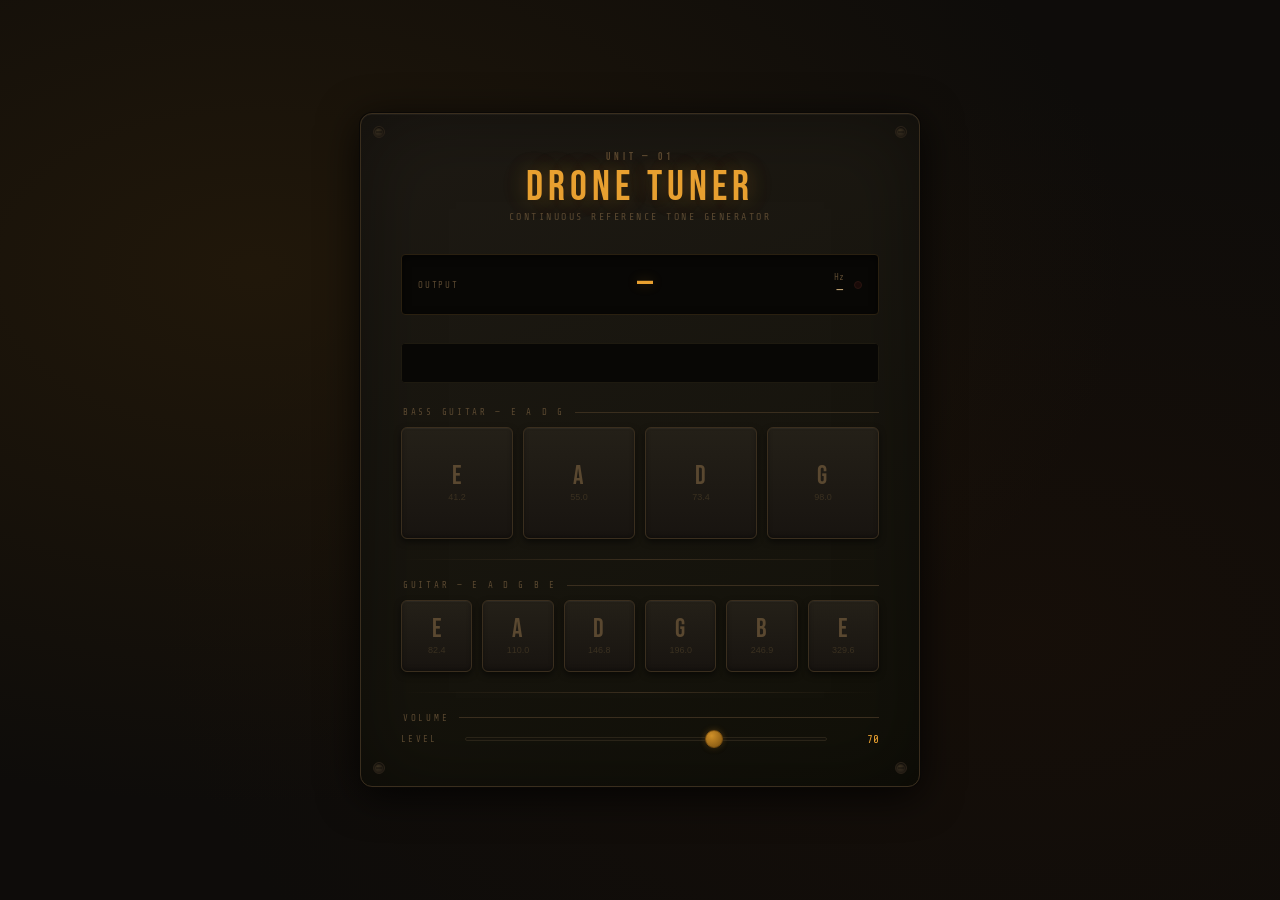
==== tuner.html @ b785266a "Rename tunerIOS.html to tuner.html" ====
<!DOCTYPE html>
<html lang="en">
<head>
<meta charset="UTF-8">
<meta name="viewport" content="width=device-width, initial-scale=1.0">
<title>Drone Tuner</title>
<link href="https://fonts.googleapis.com/css2?family=Bebas+Neue&family=Share+Tech+Mono&display=swap" rel="stylesheet">
<style>
  *, *::before, *::after { box-sizing: border-box; margin: 0; padding: 0; }

  :root {
    --bg: #0e0c0a;
    --panel: #1a1612;
    --border: #3a2e1e;
    --amber: #e8a030;
    --amber-dim: #7a4f10;
    --amber-glow: rgba(232, 160, 48, 0.25);
    --red: #e83828;
    --red-glow: rgba(232, 56, 40, 0.3);
    --green: #4ae830;
    --green-glow: rgba(74, 232, 48, 0.3);
    --text: #c8a878;
    --text-dim: #5a4830;
    --screw: #2a2218;
  }

  body {
    background: var(--bg);
    color: var(--text);
    font-family: 'Share Tech Mono', monospace;
    min-height: 100vh;
    display: flex;
    align-items: center;
    justify-content: center;
    padding: 24px;
    background-image:
      radial-gradient(ellipse at 20% 30%, rgba(60, 40, 10, 0.4) 0%, transparent 60%),
      radial-gradient(ellipse at 80% 70%, rgba(40, 20, 5, 0.3) 0%, transparent 60%);
  }

  .device {
    background: linear-gradient(160deg, #1e1a14 0%, #111008 100%);
    border: 1.5px solid var(--border);
    border-radius: 12px;
    padding: 36px 40px 40px;
    width: 100%;
    max-width: 560px;
    box-shadow:
      0 0 0 1px #0a0806,
      0 8px 40px rgba(0,0,0,0.8),
      inset 0 1px 0 rgba(255,255,255,0.04),
      inset 0 0 80px rgba(0,0,0,0.4);
    position: relative;
  }

  /* Corner screws */
  .screw {
    position: absolute;
    width: 12px; height: 12px;
    border-radius: 50%;
    background: radial-gradient(circle at 35% 35%, #3a3020, #1a1510);
    border: 1px solid #2a2218;
    box-shadow: inset 0 1px 2px rgba(0,0,0,0.8);
  }
  .screw::after {
    content: '';
    position: absolute;
    top: 50%; left: 20%; right: 20%;
    height: 1px;
    background: rgba(0,0,0,0.6);
    transform: translateY(-50%);
  }
  .screw.tl { top: 12px; left: 12px; }
  .screw.tr { top: 12px; right: 12px; }
  .screw.bl { bottom: 12px; left: 12px; }
  .screw.br { bottom: 12px; right: 12px; }

  /* Header */
  .header {
    text-align: center;
    margin-bottom: 32px;
  }

  .brand {
    font-family: 'Bebas Neue', sans-serif;
    font-size: 11px;
    letter-spacing: 0.35em;
    color: var(--text-dim);
    margin-bottom: 4px;
  }

  .title {
    font-family: 'Bebas Neue', sans-serif;
    font-size: 42px;
    letter-spacing: 0.12em;
    color: var(--amber);
    text-shadow: 0 0 20px var(--amber-glow), 0 0 40px rgba(232,160,48,0.1);
    line-height: 1;
  }

  .subtitle {
    font-size: 10px;
    letter-spacing: 0.25em;
    color: var(--text-dim);
    margin-top: 2px;
  }

  /* Display strip */
  .display {
    background: #080705;
    border: 1px solid #2a2010;
    border-radius: 4px;
    padding: 10px 16px;
    margin-bottom: 28px;
    display: flex;
    align-items: center;
    justify-content: space-between;
    box-shadow: inset 0 2px 8px rgba(0,0,0,0.6);
  }

  .display-label {
    font-size: 9px;
    letter-spacing: 0.2em;
    color: var(--text-dim);
  }

  .display-note {
    font-family: 'Bebas Neue', sans-serif;
    font-size: 32px;
    letter-spacing: 0.1em;
    color: var(--amber);
    text-shadow: 0 0 12px var(--amber-glow);
    transition: all 0.15s ease;
    min-width: 60px;
    text-align: center;
  }

  .display-note.active {
    color: var(--green);
    text-shadow: 0 0 16px var(--green-glow), 0 0 30px rgba(74,232,48,0.15);
  }

  .display-freq {
    font-size: 11px;
    color: var(--text-dim);
    text-align: right;
  }

  .display-freq span {
    display: block;
    color: var(--text);
    font-size: 14px;
  }

  /* LED indicator */
  .led {
    width: 8px; height: 8px;
    border-radius: 50%;
    background: #1a0a08;
    border: 1px solid #2a1510;
    box-shadow: none;
    transition: all 0.1s ease;
    flex-shrink: 0;
  }
  .led.on {
    background: var(--red);
    border-color: #ff6040;
    box-shadow: 0 0 6px var(--red-glow), 0 0 12px rgba(232,56,40,0.4);
  }

  /* Section label */
  .section-label {
    font-size: 9px;
    letter-spacing: 0.3em;
    color: var(--text-dim);
    margin-bottom: 10px;
    padding-left: 2px;
    display: flex;
    align-items: center;
    gap: 10px;
  }
  .section-label::after {
    content: '';
    flex: 1;
    height: 1px;
    background: var(--border);
  }

  /* Button rows */
  .button-row {
    display: grid;
    gap: 10px;
    margin-bottom: 12px;
  }
  .bass-row { grid-template-columns: repeat(4, 1fr); }
  .guitar-row { grid-template-columns: repeat(6, 1fr); }

  .drone-btn {
    position: relative;
    background: linear-gradient(180deg, #242018 0%, #181410 100%);
    border: 1.5px solid #3a2e1e;
    border-radius: 6px;
    padding: 0;
    cursor: pointer;
    transition: all 0.08s ease;
    overflow: hidden;
    box-shadow:
      0 3px 6px rgba(0,0,0,0.5),
      inset 0 1px 0 rgba(255,255,255,0.04),
      inset 0 -2px 4px rgba(0,0,0,0.3);
    aspect-ratio: 1;
    display: flex;
    flex-direction: column;
    align-items: center;
    justify-content: center;
    gap: 2px;
  }

  .drone-btn:hover {
    border-color: var(--amber-dim);
    background: linear-gradient(180deg, #2a2418 0%, #1c1810 100%);
  }

  .drone-btn:active {
    transform: translateY(1px);
    box-shadow: 0 1px 3px rgba(0,0,0,0.5), inset 0 2px 4px rgba(0,0,0,0.3);
  }

  .drone-btn.playing {
    border-color: var(--amber);
    background: linear-gradient(180deg, #2e2410 0%, #1e180a 100%);
    box-shadow:
      0 0 0 1px rgba(232,160,48,0.3),
      0 0 16px rgba(232,160,48,0.2),
      0 3px 6px rgba(0,0,0,0.5),
      inset 0 1px 0 rgba(232,160,48,0.1);
  }

  .btn-note {
    font-family: 'Bebas Neue', sans-serif;
    font-size: 26px;
    letter-spacing: 0.05em;
    color: var(--text-dim);
    transition: all 0.1s ease;
    line-height: 1;
  }

  .drone-btn:hover .btn-note { color: var(--text); }
  .drone-btn.playing .btn-note {
    color: var(--amber);
    text-shadow: 0 0 10px var(--amber-glow);
  }

  .btn-freq {
    font-size: 9px;
    color: #3a3020;
    transition: color 0.1s ease;
  }
  .drone-btn:hover .btn-freq { color: var(--text-dim); }
  .drone-btn.playing .btn-freq { color: var(--amber-dim); }

  /* Ripple */
  .ripple {
    position: absolute;
    border-radius: 50%;
    background: rgba(232,160,48,0.15);
    transform: scale(0);
    animation: ripple 0.4s ease-out forwards;
    pointer-events: none;
  }
  @keyframes ripple {
    to { transform: scale(3); opacity: 0; }
  }

  /* Waveform viz */
  .wave-container {
    margin-bottom: 24px;
    height: 40px;
    background: #080705;
    border: 1px solid #1e1a10;
    border-radius: 4px;
    overflow: hidden;
    position: relative;
  }
  canvas#waveCanvas {
    width: 100%;
    height: 100%;
    display: block;
  }

  /* Volume section */
  .volume-section {
    display: flex;
    align-items: center;
    gap: 16px;
    margin-top: 4px;
  }

  .vol-label {
    font-size: 9px;
    letter-spacing: 0.25em;
    color: var(--text-dim);
    flex-shrink: 0;
    width: 48px;
  }

  .vol-value {
    font-size: 11px;
    color: var(--amber);
    flex-shrink: 0;
    width: 36px;
    text-align: right;
  }

  input[type="range"] {
    -webkit-appearance: none;
    flex: 1;
    height: 4px;
    background: #1e1a10;
    border-radius: 2px;
    outline: none;
    border: 1px solid #2a2418;
    box-shadow: inset 0 1px 3px rgba(0,0,0,0.5);
  }

  input[type="range"]::-webkit-slider-thumb {
    -webkit-appearance: none;
    width: 18px; height: 18px;
    border-radius: 50%;
    background: radial-gradient(circle at 35% 30%, #d09028, #7a5010);
    border: 1px solid var(--amber-dim);
    box-shadow: 0 0 6px rgba(232,160,48,0.3), 0 2px 4px rgba(0,0,0,0.5);
    cursor: pointer;
    transition: box-shadow 0.1s ease;
  }

  input[type="range"]::-webkit-slider-thumb:hover {
    box-shadow: 0 0 10px rgba(232,160,48,0.5), 0 2px 4px rgba(0,0,0,0.5);
  }

  input[type="range"]::-moz-range-thumb {
    width: 18px; height: 18px;
    border-radius: 50%;
    background: radial-gradient(circle at 35% 30%, #d09028, #7a5010);
    border: 1px solid var(--amber-dim);
    cursor: pointer;
  }

  /* Divider */
  .divider {
    height: 1px;
    background: linear-gradient(90deg, transparent, var(--border), transparent);
    margin: 20px 0;
  }
</style>
</head>
<body>
<div class="device">
  <div class="screw tl"></div>
  <div class="screw tr"></div>
  <div class="screw bl"></div>
  <div class="screw br"></div>

  <div class="header">
    <div class="brand">UNIT — 01</div>
    <div class="title">DRONE TUNER</div>
    <div class="subtitle">CONTINUOUS REFERENCE TONE GENERATOR</div>
  </div>

  <div class="display">
    <div class="display-label">OUTPUT</div>
    <div class="display-note" id="displayNote">—</div>
    <div style="display:flex;align-items:center;gap:10px;">
      <div class="display-freq">
        <div style="font-size:9px;color:var(--text-dim)">Hz</div>
        <span id="displayFreq">—</span>
      </div>
      <div class="led" id="led"></div>
    </div>
  </div>

  <div class="wave-container">
    <canvas id="waveCanvas"></canvas>
  </div>

  <div class="section-label">BASS GUITAR — E A D G</div>
  <div class="button-row bass-row" id="bassRow"></div>

  <div class="divider"></div>

  <div class="section-label">GUITAR — E A D G B E</div>
  <div class="button-row guitar-row" id="guitarRow"></div>

  <div class="divider"></div>

  <div class="section-label">VOLUME</div>
  <div class="volume-section">
    <div class="vol-label">LEVEL</div>
    <input type="range" id="volumeSlider" min="0" max="100" value="70">
    <div class="vol-value" id="volDisplay">70</div>
  </div>
</div>

<script>
const BASS_NOTES = [
  { name: 'E', octave: '1', freq: 41.20 },
  { name: 'A', octave: '1', freq: 55.00 },
  { name: 'D', octave: '2', freq: 73.42 },
  { name: 'G', octave: '2', freq: 98.00 },
];
const GUITAR_NOTES = [
  { name: 'E', octave: '2', freq: 82.41 },
  { name: 'A', octave: '2', freq: 110.00 },
  { name: 'D', octave: '3', freq: 146.83 },
  { name: 'G', octave: '3', freq: 196.00 },
  { name: 'B', octave: '3', freq: 246.94 },
  { name: 'E', octave: '4', freq: 329.63 },
];

function makeWavURL(freq) {
  const SR = 44100;
  // 20 seconds, rounded to exact whole cycles so loop point is seamless
  const samplesPerCycle = SR / freq;
  const numCycles = Math.round(20 * freq); // ~20s worth of cycles
  const numSamples = Math.round(samplesPerCycle) * numCycles;
  const amp = 0.35;

  const buf = new ArrayBuffer(44 + numSamples * 2);
  const d = new DataView(buf);
  function str(off, s) { for (let i=0;i<s.length;i++) d.setUint8(off+i, s.charCodeAt(i)); }
  str(0,'RIFF'); d.setUint32(4, 36+numSamples*2, true);
  str(8,'WAVE'); str(12,'fmt ');
  d.setUint32(16,16,true); d.setUint16(20,1,true); d.setUint16(22,1,true);
  d.setUint32(24,SR,true); d.setUint32(28,SR*2,true);
  d.setUint16(32,2,true); d.setUint16(34,16,true);
  str(36,'data'); d.setUint32(40,numSamples*2,true);

  for (let i = 0; i < numSamples; i++) {
    const phase = (i * freq / SR) % 1.0;
    const sample = (phase * 2 - 1) * amp;
    d.setInt16(44 + i*2, Math.round(sample * 32767), true);
  }

  return URL.createObjectURL(new Blob([buf], {type:'audio/wav'}));
}

const ALL_NOTES = [...BASS_NOTES, ...GUITAR_NOTES];
ALL_NOTES.forEach(n => { n.url = makeWavURL(n.freq); });

let currentAudio = null;
let activeBtn    = null;
let animFrame    = null;
let wavePhase    = 0;

const elNote = document.getElementById('displayNote');
const elFreq = document.getElementById('displayFreq');
const elLed  = document.getElementById('led');
const slider = document.getElementById('volumeSlider');
const elVol  = document.getElementById('volDisplay');
const canvas = document.getElementById('waveCanvas');
const ctx2d  = canvas.getContext('2d');

function volLevel() { return slider.value / 100; }

function stopAudio() {
  if (currentAudio) { currentAudio.pause(); currentAudio.currentTime = 0; currentAudio = null; }
  if (animFrame)    { cancelAnimationFrame(animFrame); animFrame = null; }
}

function setUI(btn, note) {
  document.querySelectorAll('.drone-btn').forEach(b => { b.classList.remove('playing'); b.dataset.active = ''; });
  if (!btn) {
    elNote.textContent = '—'; elNote.classList.remove('active');
    elFreq.textContent = '—'; elLed.classList.remove('on');
    clearWave(); return;
  }
  btn.classList.add('playing'); btn.dataset.active = 'yes';
  elNote.textContent = note.name + note.octave;
  elNote.classList.add('active');
  elFreq.textContent = note.freq.toFixed(2);
  elLed.classList.add('on');
  animateWave(note.freq);
}

function handleClick(note, btn) {
  const stopping = btn.dataset.active === 'yes';
  stopAudio();
  activeBtn = null;
  if (stopping) { setUI(null, null); return; }

  const audio = new Audio(note.url);
  audio.loop   = true;
  audio.volume = volLevel();
  audio.play().catch(e => console.warn('play failed:', e));

  currentAudio = audio;
  activeBtn    = btn;
  setUI(btn, note);
}

function clearWave() {
  canvas.width  = canvas.offsetWidth  || 480;
  canvas.height = canvas.offsetHeight || 40;
  ctx2d.fillStyle = '#080705';
  ctx2d.fillRect(0, 0, canvas.width, canvas.height);
}

function animateWave(freq) {
  canvas.width  = canvas.offsetWidth  || 480;
  canvas.height = canvas.offsetHeight || 40;
  const W = canvas.width, H = canvas.height;
  const speed = freq / 200;
  function loop() {
    animFrame = requestAnimationFrame(loop);
    wavePhase += speed;
    ctx2d.fillStyle = '#080705';
    ctx2d.fillRect(0, 0, W, H);
    ctx2d.beginPath();
    ctx2d.strokeStyle = 'rgba(232,160,48,0.8)';
    ctx2d.lineWidth = 1.5;
    ctx2d.shadowColor = 'rgba(232,160,48,0.4)';
    ctx2d.shadowBlur = 6;
    for (let x = 0; x < W; x++) {
      const t = x / W * Math.PI * 6 + wavePhase;
      const y = H/2 + Math.sin(t) * (H/2 - 4);
      x === 0 ? ctx2d.moveTo(x, y) : ctx2d.lineTo(x, y);
    }
    ctx2d.stroke();
  }
  loop();
}

function makeBtn(note, container) {
  const btn = document.createElement('button');
  btn.className    = 'drone-btn';
  btn.dataset.note = note.name;
  btn.dataset.oct  = note.octave;
  btn.innerHTML    = `<div class="btn-note">${note.name}</div><div class="btn-freq">${note.freq.toFixed(1)}</div>`;
  btn.addEventListener('click', e => {
    const r = document.createElement('span');
    r.className = 'ripple';
    const rect = btn.getBoundingClientRect();
    const sz = Math.max(rect.width, rect.height);
    r.style.cssText = `width:${sz}px;height:${sz}px;left:${e.clientX-rect.left-sz/2}px;top:${e.clientY-rect.top-sz/2}px`;
    btn.appendChild(r);
    setTimeout(() => r.remove(), 500);
    handleClick(note, btn);
  });
  container.appendChild(btn);
}

BASS_NOTES.forEach(n   => makeBtn(n, document.getElementById('bassRow')));
GUITAR_NOTES.forEach(n => makeBtn(n, document.getElementById('guitarRow')));

slider.addEventListener('input', () => {
  elVol.textContent = slider.value;
  if (currentAudio) currentAudio.volume = volLevel();
});

clearWave();
</script>
</body>
</html>
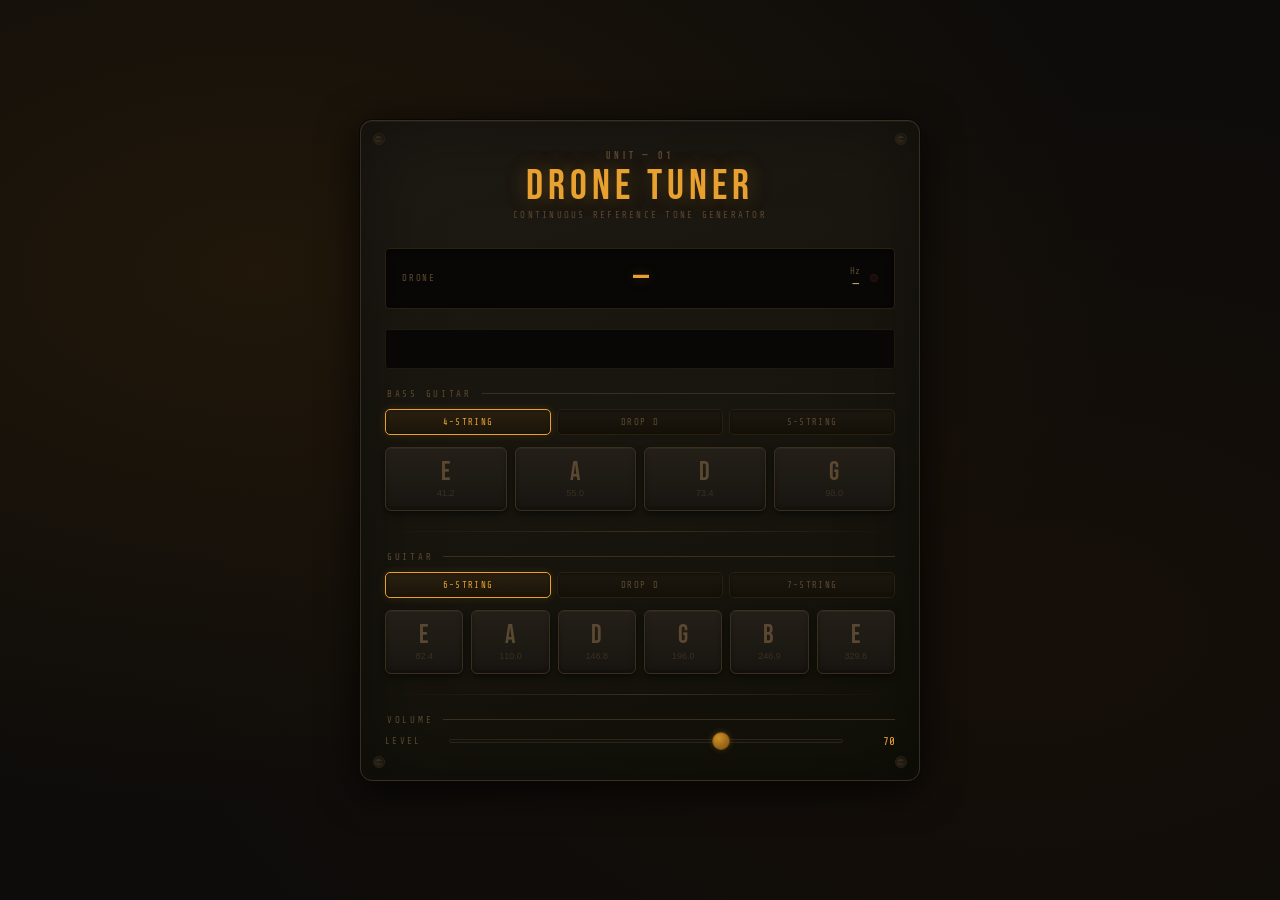
==== commit 79dc9fca: "Add files via upload" ====
--- a/tuner.html
+++ b/tuner.html
@@ -7,359 +7,117 @@
 <link href="https://fonts.googleapis.com/css2?family=Bebas+Neue&family=Share+Tech+Mono&display=swap" rel="stylesheet">
 <style>
   *, *::before, *::after { box-sizing: border-box; margin: 0; padding: 0; }
-
   :root {
-    --bg: #0e0c0a;
-    --panel: #1a1612;
-    --border: #3a2e1e;
-    --amber: #e8a030;
-    --amber-dim: #7a4f10;
-    --amber-glow: rgba(232, 160, 48, 0.25);
-    --red: #e83828;
-    --red-glow: rgba(232, 56, 40, 0.3);
-    --green: #4ae830;
-    --green-glow: rgba(74, 232, 48, 0.3);
-    --text: #c8a878;
-    --text-dim: #5a4830;
-    --screw: #2a2218;
-  }
-
+    --bg: #0e0c0a; --border: #3a2e1e;
+    --amber: #e8a030; --amber-dim: #7a4f10; --amber-glow: rgba(232,160,48,0.25);
+    --red: #e83828; --red-glow: rgba(232,56,40,0.3);
+    --green: #4ae830; --green-glow: rgba(74,232,48,0.3);
+    --text: #c8a878; --text-dim: #5a4830;
+  }
   body {
-    background: var(--bg);
-    color: var(--text);
-    font-family: 'Share Tech Mono', monospace;
-    min-height: 100vh;
-    display: flex;
-    align-items: center;
-    justify-content: center;
-    padding: 24px;
-    background-image:
-      radial-gradient(ellipse at 20% 30%, rgba(60, 40, 10, 0.4) 0%, transparent 60%),
-      radial-gradient(ellipse at 80% 70%, rgba(40, 20, 5, 0.3) 0%, transparent 60%);
-  }
-
+    background: var(--bg); color: var(--text);
+    font-family: 'Share Tech Mono','Courier New',monospace;
+    min-height: 100vh; display: flex; align-items: center; justify-content: center; padding: 24px;
+    background-image: radial-gradient(ellipse at 20% 30%,rgba(60,40,10,0.4) 0%,transparent 60%),
+      radial-gradient(ellipse at 80% 70%,rgba(40,20,5,0.3) 0%,transparent 60%);
+  }
   .device {
-    background: linear-gradient(160deg, #1e1a14 0%, #111008 100%);
-    border: 1.5px solid var(--border);
-    border-radius: 12px;
-    padding: 36px 40px 40px;
-    width: 100%;
-    max-width: 560px;
-    box-shadow:
-      0 0 0 1px #0a0806,
-      0 8px 40px rgba(0,0,0,0.8),
-      inset 0 1px 0 rgba(255,255,255,0.04),
-      inset 0 0 80px rgba(0,0,0,0.4);
+    background: linear-gradient(160deg,#1e1a14,#111008);
+    border: 1.5px solid var(--border); border-radius: 12px; padding: 28px 24px 32px;
+    width: 100%; max-width: 560px;
+    box-shadow: 0 0 0 1px #0a0806, 0 8px 40px rgba(0,0,0,0.8),
+      inset 0 1px 0 rgba(255,255,255,0.04), inset 0 0 80px rgba(0,0,0,0.4);
     position: relative;
   }
-
-  /* Corner screws */
   .screw {
-    position: absolute;
-    width: 12px; height: 12px;
-    border-radius: 50%;
-    background: radial-gradient(circle at 35% 35%, #3a3020, #1a1510);
-    border: 1px solid #2a2218;
-    box-shadow: inset 0 1px 2px rgba(0,0,0,0.8);
-  }
-  .screw::after {
-    content: '';
-    position: absolute;
-    top: 50%; left: 20%; right: 20%;
-    height: 1px;
-    background: rgba(0,0,0,0.6);
-    transform: translateY(-50%);
-  }
-  .screw.tl { top: 12px; left: 12px; }
-  .screw.tr { top: 12px; right: 12px; }
-  .screw.bl { bottom: 12px; left: 12px; }
-  .screw.br { bottom: 12px; right: 12px; }
-
-  /* Header */
-  .header {
-    text-align: center;
-    margin-bottom: 32px;
-  }
-
-  .brand {
-    font-family: 'Bebas Neue', sans-serif;
-    font-size: 11px;
-    letter-spacing: 0.35em;
-    color: var(--text-dim);
-    margin-bottom: 4px;
-  }
-
-  .title {
-    font-family: 'Bebas Neue', sans-serif;
-    font-size: 42px;
-    letter-spacing: 0.12em;
-    color: var(--amber);
-    text-shadow: 0 0 20px var(--amber-glow), 0 0 40px rgba(232,160,48,0.1);
-    line-height: 1;
-  }
-
-  .subtitle {
-    font-size: 10px;
-    letter-spacing: 0.25em;
-    color: var(--text-dim);
-    margin-top: 2px;
-  }
-
-  /* Display strip */
+    position: absolute; width: 12px; height: 12px; border-radius: 50%;
+    background: radial-gradient(circle at 35% 35%,#3a3020,#1a1510);
+    border: 1px solid #2a2218; box-shadow: inset 0 1px 2px rgba(0,0,0,0.8);
+  }
+  .screw::after { content:''; position:absolute; top:50%; left:20%; right:20%; height:1px; background:rgba(0,0,0,0.6); transform:translateY(-50%); }
+  .screw.tl{top:12px;left:12px} .screw.tr{top:12px;right:12px}
+  .screw.bl{bottom:12px;left:12px} .screw.br{bottom:12px;right:12px}
+
+  .header { text-align: center; margin-bottom: 28px; }
+  .brand { font-family:'Bebas Neue',sans-serif; font-size:11px; letter-spacing:.35em; color:var(--text-dim); margin-bottom:4px; }
+  .title { font-family:'Bebas Neue',sans-serif; font-size:42px; letter-spacing:.12em; color:var(--amber); text-shadow:0 0 20px var(--amber-glow),0 0 40px rgba(232,160,48,0.1); line-height:1; }
+  .subtitle { font-size:9px; letter-spacing:.25em; color:var(--text-dim); margin-top:2px; }
+
   .display {
-    background: #080705;
-    border: 1px solid #2a2010;
-    border-radius: 4px;
-    padding: 10px 16px;
-    margin-bottom: 28px;
-    display: flex;
-    align-items: center;
-    justify-content: space-between;
-    box-shadow: inset 0 2px 8px rgba(0,0,0,0.6);
-  }
-
-  .display-label {
-    font-size: 9px;
-    letter-spacing: 0.2em;
-    color: var(--text-dim);
-  }
-
-  .display-note {
-    font-family: 'Bebas Neue', sans-serif;
-    font-size: 32px;
-    letter-spacing: 0.1em;
-    color: var(--amber);
-    text-shadow: 0 0 12px var(--amber-glow);
-    transition: all 0.15s ease;
-    min-width: 60px;
-    text-align: center;
-  }
-
-  .display-note.active {
-    color: var(--green);
-    text-shadow: 0 0 16px var(--green-glow), 0 0 30px rgba(74,232,48,0.15);
-  }
-
-  .display-freq {
-    font-size: 11px;
-    color: var(--text-dim);
-    text-align: right;
-  }
-
-  .display-freq span {
-    display: block;
-    color: var(--text);
-    font-size: 14px;
-  }
-
-  /* LED indicator */
-  .led {
-    width: 8px; height: 8px;
-    border-radius: 50%;
-    background: #1a0a08;
-    border: 1px solid #2a1510;
-    box-shadow: none;
-    transition: all 0.1s ease;
-    flex-shrink: 0;
-  }
-  .led.on {
-    background: var(--red);
-    border-color: #ff6040;
-    box-shadow: 0 0 6px var(--red-glow), 0 0 12px rgba(232,56,40,0.4);
-  }
-
-  /* Section label */
-  .section-label {
-    font-size: 9px;
-    letter-spacing: 0.3em;
-    color: var(--text-dim);
-    margin-bottom: 10px;
-    padding-left: 2px;
-    display: flex;
-    align-items: center;
-    gap: 10px;
-  }
-  .section-label::after {
-    content: '';
-    flex: 1;
-    height: 1px;
-    background: var(--border);
-  }
-
-  /* Button rows */
-  .button-row {
-    display: grid;
-    gap: 10px;
-    margin-bottom: 12px;
-  }
-  .bass-row { grid-template-columns: repeat(4, 1fr); }
-  .guitar-row { grid-template-columns: repeat(6, 1fr); }
+    background:#080705; border:1px solid #2a2010; border-radius:4px;
+    padding:10px 16px; margin-bottom:20px;
+    display:flex; align-items:center; justify-content:space-between;
+    box-shadow:inset 0 2px 8px rgba(0,0,0,0.6);
+  }
+  .display-label { font-size:9px; letter-spacing:.2em; color:var(--text-dim); }
+  .display-note { font-family:'Bebas Neue',sans-serif; font-size:32px; letter-spacing:.1em; color:var(--amber); text-shadow:0 0 12px var(--amber-glow); transition:all .15s; min-width:60px; text-align:center; }
+  .display-note.active { color:var(--green); text-shadow:0 0 16px var(--green-glow),0 0 30px rgba(74,232,48,0.15); }
+  .display-freq { font-size:11px; color:var(--text-dim); text-align:right; }
+  .display-freq span { display:block; color:var(--text); font-size:14px; }
+  .led { width:8px; height:8px; border-radius:50%; background:#1a0a08; border:1px solid #2a1510; box-shadow:none; transition:all .1s; flex-shrink:0; }
+  .led.on { background:var(--red); border-color:#ff6040; box-shadow:0 0 6px var(--red-glow),0 0 12px rgba(232,56,40,0.4); }
+
+  .section-label { font-size:9px; letter-spacing:.3em; color:var(--text-dim); margin-bottom:10px; padding-left:2px; display:flex; align-items:center; gap:10px; }
+  .section-label::after { content:''; flex:1; height:1px; background:var(--border); }
+
+  .button-row { display:grid; gap:8px; margin-bottom:12px; }
 
   .drone-btn {
-    position: relative;
-    background: linear-gradient(180deg, #242018 0%, #181410 100%);
-    border: 1.5px solid #3a2e1e;
-    border-radius: 6px;
-    padding: 0;
-    cursor: pointer;
-    transition: all 0.08s ease;
-    overflow: hidden;
-    box-shadow:
-      0 3px 6px rgba(0,0,0,0.5),
-      inset 0 1px 0 rgba(255,255,255,0.04),
-      inset 0 -2px 4px rgba(0,0,0,0.3);
-    aspect-ratio: 1;
-    display: flex;
-    flex-direction: column;
-    align-items: center;
-    justify-content: center;
-    gap: 2px;
-  }
-
-  .drone-btn:hover {
-    border-color: var(--amber-dim);
-    background: linear-gradient(180deg, #2a2418 0%, #1c1810 100%);
-  }
-
-  .drone-btn:active {
-    transform: translateY(1px);
-    box-shadow: 0 1px 3px rgba(0,0,0,0.5), inset 0 2px 4px rgba(0,0,0,0.3);
-  }
-
-  .drone-btn.playing {
-    border-color: var(--amber);
-    background: linear-gradient(180deg, #2e2410 0%, #1e180a 100%);
-    box-shadow:
-      0 0 0 1px rgba(232,160,48,0.3),
-      0 0 16px rgba(232,160,48,0.2),
-      0 3px 6px rgba(0,0,0,0.5),
-      inset 0 1px 0 rgba(232,160,48,0.1);
-  }
-
-  .btn-note {
-    font-family: 'Bebas Neue', sans-serif;
-    font-size: 26px;
-    letter-spacing: 0.05em;
-    color: var(--text-dim);
-    transition: all 0.1s ease;
-    line-height: 1;
-  }
-
-  .drone-btn:hover .btn-note { color: var(--text); }
-  .drone-btn.playing .btn-note {
-    color: var(--amber);
-    text-shadow: 0 0 10px var(--amber-glow);
-  }
-
-  .btn-freq {
-    font-size: 9px;
-    color: #3a3020;
-    transition: color 0.1s ease;
-  }
-  .drone-btn:hover .btn-freq { color: var(--text-dim); }
-  .drone-btn.playing .btn-freq { color: var(--amber-dim); }
-
-  /* Ripple */
-  .ripple {
-    position: absolute;
-    border-radius: 50%;
-    background: rgba(232,160,48,0.15);
-    transform: scale(0);
-    animation: ripple 0.4s ease-out forwards;
-    pointer-events: none;
-  }
-  @keyframes ripple {
-    to { transform: scale(3); opacity: 0; }
-  }
-
-  /* Waveform viz */
-  .wave-container {
-    margin-bottom: 24px;
-    height: 40px;
-    background: #080705;
-    border: 1px solid #1e1a10;
-    border-radius: 4px;
-    overflow: hidden;
-    position: relative;
-  }
-  canvas#waveCanvas {
-    width: 100%;
-    height: 100%;
-    display: block;
-  }
-
-  /* Volume section */
-  .volume-section {
-    display: flex;
-    align-items: center;
-    gap: 16px;
-    margin-top: 4px;
-  }
-
-  .vol-label {
-    font-size: 9px;
-    letter-spacing: 0.25em;
-    color: var(--text-dim);
-    flex-shrink: 0;
-    width: 48px;
-  }
-
-  .vol-value {
-    font-size: 11px;
-    color: var(--amber);
-    flex-shrink: 0;
-    width: 36px;
-    text-align: right;
-  }
-
-  input[type="range"] {
-    -webkit-appearance: none;
-    flex: 1;
-    height: 4px;
-    background: #1e1a10;
-    border-radius: 2px;
-    outline: none;
-    border: 1px solid #2a2418;
-    box-shadow: inset 0 1px 3px rgba(0,0,0,0.5);
-  }
-
-  input[type="range"]::-webkit-slider-thumb {
-    -webkit-appearance: none;
-    width: 18px; height: 18px;
-    border-radius: 50%;
-    background: radial-gradient(circle at 35% 30%, #d09028, #7a5010);
-    border: 1px solid var(--amber-dim);
-    box-shadow: 0 0 6px rgba(232,160,48,0.3), 0 2px 4px rgba(0,0,0,0.5);
-    cursor: pointer;
-    transition: box-shadow 0.1s ease;
-  }
-
-  input[type="range"]::-webkit-slider-thumb:hover {
-    box-shadow: 0 0 10px rgba(232,160,48,0.5), 0 2px 4px rgba(0,0,0,0.5);
-  }
-
-  input[type="range"]::-moz-range-thumb {
-    width: 18px; height: 18px;
-    border-radius: 50%;
-    background: radial-gradient(circle at 35% 30%, #d09028, #7a5010);
-    border: 1px solid var(--amber-dim);
-    cursor: pointer;
-  }
-
-  /* Divider */
-  .divider {
-    height: 1px;
-    background: linear-gradient(90deg, transparent, var(--border), transparent);
-    margin: 20px 0;
-  }
+    position:relative; background:linear-gradient(180deg,#242018,#181410);
+    border:1.5px solid #3a2e1e; border-radius:6px; padding:0; cursor:pointer;
+    transition:all .08s; overflow:hidden;
+    box-shadow:0 3px 6px rgba(0,0,0,0.5),inset 0 1px 0 rgba(255,255,255,0.04),inset 0 -2px 4px rgba(0,0,0,0.3);
+    width:100%; min-height:64px;
+    display:flex; flex-direction:column; align-items:center; justify-content:center; gap:2px;
+  }
+  .drone-btn:hover { border-color:var(--amber-dim); background:linear-gradient(180deg,#2a2418,#1c1810); }
+  .drone-btn:active { transform:translateY(1px); }
+  .drone-btn.playing { border-color:var(--amber); background:linear-gradient(180deg,#2e2410,#1e180a); box-shadow:0 0 0 1px rgba(232,160,48,0.3),0 0 16px rgba(232,160,48,0.2),0 3px 6px rgba(0,0,0,0.5),inset 0 1px 0 rgba(232,160,48,0.1); }
+  .btn-note { font-family:'Bebas Neue',sans-serif; font-size:26px; letter-spacing:.05em; color:var(--text-dim); transition:all .1s; line-height:1; }
+  .drone-btn:hover .btn-note { color:var(--text); }
+  .drone-btn.playing .btn-note { color:var(--amber); text-shadow:0 0 10px var(--amber-glow); }
+  .btn-freq { font-size:9px; color:#3a3020; transition:color .1s; }
+  .drone-btn:hover .btn-freq { color:var(--text-dim); }
+  .drone-btn.playing .btn-freq { color:var(--amber-dim); }
+  .ripple { position:absolute; border-radius:50%; background:rgba(232,160,48,0.15); transform:scale(0); animation:ripple .4s ease-out forwards; pointer-events:none; }
+  @keyframes ripple { to { transform:scale(3); opacity:0; } }
+
+  .wave-container { margin-bottom:20px; height:40px; background:#080705; border:1px solid #1e1a10; border-radius:4px; overflow:hidden; }
+  canvas#waveCanvas { width:100%; height:100%; display:block; }
+
+  .volume-section { display:flex; align-items:center; gap:16px; margin-top:4px; }
+  .vol-label { font-size:9px; letter-spacing:.25em; color:var(--text-dim); flex-shrink:0; width:48px; }
+  .vol-value { font-size:11px; color:var(--amber); flex-shrink:0; width:36px; text-align:right; }
+  input[type="range"] { -webkit-appearance:none; flex:1; height:4px; background:#1e1a10; border-radius:2px; outline:none; border:1px solid #2a2418; box-shadow:inset 0 1px 3px rgba(0,0,0,0.5); }
+  input[type="range"]::-webkit-slider-thumb { -webkit-appearance:none; width:18px; height:18px; border-radius:50%; background:radial-gradient(circle at 35% 30%,#d09028,#7a5010); border:1px solid var(--amber-dim); box-shadow:0 0 6px rgba(232,160,48,0.3),0 2px 4px rgba(0,0,0,0.5); cursor:pointer; }
+  input[type="range"]::-moz-range-thumb { width:18px; height:18px; border-radius:50%; background:radial-gradient(circle at 35% 30%,#d09028,#7a5010); border:1px solid var(--amber-dim); cursor:pointer; }
+
+  .divider { height:1px; background:linear-gradient(90deg,transparent,var(--border),transparent); margin:20px 0; }
+
+  /* ── BASS MODE TOGGLE ── */
+  .mode-toggle { display:flex; gap:6px; margin-bottom:12px; }
+  .mode-btn, .guitar-mode-btn {
+    flex:1; padding:7px 4px; font-family:'Share Tech Mono',monospace;
+    font-size:9px; letter-spacing:.15em; color:var(--text-dim);
+    background:linear-gradient(180deg,#1c1810,#141008);
+    border:1.5px solid #2a2010; border-radius:5px; cursor:pointer;
+    transition:all .1s; text-align:center;
+    box-shadow:inset 0 1px 3px rgba(0,0,0,0.4);
+  }
+  .mode-btn:hover, .guitar-mode-btn:hover { border-color:var(--amber-dim); color:var(--text); }
+  .mode-btn.active, .guitar-mode-btn.active {
+    background:linear-gradient(180deg,#2a2010,#1a1408);
+    border-color:var(--amber); color:var(--amber);
+    box-shadow:0 0 8px rgba(232,160,48,0.15),inset 0 1px 3px rgba(0,0,0,0.3);
+  }
+
+
 </style>
 </head>
 <body>
 <div class="device">
-  <div class="screw tl"></div>
-  <div class="screw tr"></div>
-  <div class="screw bl"></div>
-  <div class="screw br"></div>
+  <div class="screw tl"></div><div class="screw tr"></div>
+  <div class="screw bl"></div><div class="screw br"></div>
 
   <div class="header">
     <div class="brand">UNIT — 01</div>
@@ -368,29 +126,31 @@
   </div>
 
   <div class="display">
-    <div class="display-label">OUTPUT</div>
+    <div class="display-label">DRONE</div>
     <div class="display-note" id="displayNote">—</div>
     <div style="display:flex;align-items:center;gap:10px;">
-      <div class="display-freq">
-        <div style="font-size:9px;color:var(--text-dim)">Hz</div>
-        <span id="displayFreq">—</span>
-      </div>
+      <div class="display-freq"><div style="font-size:9px;color:var(--text-dim)">Hz</div><span id="displayFreq">—</span></div>
       <div class="led" id="led"></div>
     </div>
   </div>
 
-  <div class="wave-container">
-    <canvas id="waveCanvas"></canvas>
-  </div>
-
-  <div class="section-label">BASS GUITAR — E A D G</div>
-  <div class="button-row bass-row" id="bassRow"></div>
-
+  <div class="wave-container"><canvas id="waveCanvas"></canvas></div>
+
+  <div class="section-label">BASS GUITAR</div>
+  <div class="mode-toggle">
+    <button class="mode-btn active" data-mode="4std">4-STRING</button>
+    <button class="mode-btn" data-mode="drop">DROP D</button>
+    <button class="mode-btn" data-mode="5std">5-STRING</button>
+  </div>
+  <div class="button-row" id="bassRow"></div>
   <div class="divider"></div>
-
-  <div class="section-label">GUITAR — E A D G B E</div>
+  <div class="section-label">GUITAR</div>
+  <div class="mode-toggle">
+    <button class="guitar-mode-btn active" data-gmode="6std">6-STRING</button>
+    <button class="guitar-mode-btn" data-gmode="drop">DROP D</button>
+    <button class="guitar-mode-btn" data-gmode="7std">7-STRING</button>
+  </div>
   <div class="button-row guitar-row" id="guitarRow"></div>
-
   <div class="divider"></div>
 
   <div class="section-label">VOLUME</div>
@@ -399,165 +159,140 @@
     <input type="range" id="volumeSlider" min="0" max="100" value="70">
     <div class="vol-value" id="volDisplay">70</div>
   </div>
+
+
 </div>
 
 <script>
-const BASS_NOTES = [
-  { name: 'E', octave: '1', freq: 41.20 },
-  { name: 'A', octave: '1', freq: 55.00 },
-  { name: 'D', octave: '2', freq: 73.42 },
-  { name: 'G', octave: '2', freq: 98.00 },
-];
-const GUITAR_NOTES = [
-  { name: 'E', octave: '2', freq: 82.41 },
-  { name: 'A', octave: '2', freq: 110.00 },
-  { name: 'D', octave: '3', freq: 146.83 },
-  { name: 'G', octave: '3', freq: 196.00 },
-  { name: 'B', octave: '3', freq: 246.94 },
-  { name: 'E', octave: '4', freq: 329.63 },
-];
-
+// ═══════════════════════════════════════
+//  DRONE ENGINE
+// ═══════════════════════════════════════
 function makeWavURL(freq) {
-  const SR = 44100;
-  // 20 seconds, rounded to exact whole cycles so loop point is seamless
-  const samplesPerCycle = SR / freq;
-  const numCycles = Math.round(20 * freq); // ~20s worth of cycles
-  const numSamples = Math.round(samplesPerCycle) * numCycles;
-  const amp = 0.35;
-
-  const buf = new ArrayBuffer(44 + numSamples * 2);
-  const d = new DataView(buf);
-  function str(off, s) { for (let i=0;i<s.length;i++) d.setUint8(off+i, s.charCodeAt(i)); }
-  str(0,'RIFF'); d.setUint32(4, 36+numSamples*2, true);
-  str(8,'WAVE'); str(12,'fmt ');
+  const SR=44100, numSamples=Math.round(SR/freq)*Math.round(20*freq), amp=0.35;
+  const buf=new ArrayBuffer(44+numSamples*2), d=new DataView(buf);
+  const ws=(o,v)=>{for(let i=0;i<v.length;i++)d.setUint8(o+i,v.charCodeAt(i));};
+  ws(0,'RIFF'); d.setUint32(4,36+numSamples*2,true); ws(8,'WAVE'); ws(12,'fmt ');
   d.setUint32(16,16,true); d.setUint16(20,1,true); d.setUint16(22,1,true);
-  d.setUint32(24,SR,true); d.setUint32(28,SR*2,true);
-  d.setUint16(32,2,true); d.setUint16(34,16,true);
-  str(36,'data'); d.setUint32(40,numSamples*2,true);
-
-  for (let i = 0; i < numSamples; i++) {
-    const phase = (i * freq / SR) % 1.0;
-    const sample = (phase * 2 - 1) * amp;
-    d.setInt16(44 + i*2, Math.round(sample * 32767), true);
-  }
-
-  return URL.createObjectURL(new Blob([buf], {type:'audio/wav'}));
-}
-
-const ALL_NOTES = [...BASS_NOTES, ...GUITAR_NOTES];
-ALL_NOTES.forEach(n => { n.url = makeWavURL(n.freq); });
-
-let currentAudio = null;
-let activeBtn    = null;
-let animFrame    = null;
-let wavePhase    = 0;
-
-const elNote = document.getElementById('displayNote');
-const elFreq = document.getElementById('displayFreq');
-const elLed  = document.getElementById('led');
-const slider = document.getElementById('volumeSlider');
-const elVol  = document.getElementById('volDisplay');
-const canvas = document.getElementById('waveCanvas');
-const ctx2d  = canvas.getContext('2d');
-
-function volLevel() { return slider.value / 100; }
-
-function stopAudio() {
-  if (currentAudio) { currentAudio.pause(); currentAudio.currentTime = 0; currentAudio = null; }
-  if (animFrame)    { cancelAnimationFrame(animFrame); animFrame = null; }
-}
-
-function setUI(btn, note) {
-  document.querySelectorAll('.drone-btn').forEach(b => { b.classList.remove('playing'); b.dataset.active = ''; });
-  if (!btn) {
-    elNote.textContent = '—'; elNote.classList.remove('active');
-    elFreq.textContent = '—'; elLed.classList.remove('on');
-    clearWave(); return;
-  }
-  btn.classList.add('playing'); btn.dataset.active = 'yes';
-  elNote.textContent = note.name + note.octave;
-  elNote.classList.add('active');
-  elFreq.textContent = note.freq.toFixed(2);
-  elLed.classList.add('on');
-  animateWave(note.freq);
-}
-
-function handleClick(note, btn) {
-  const stopping = btn.dataset.active === 'yes';
-  stopAudio();
-  activeBtn = null;
-  if (stopping) { setUI(null, null); return; }
-
-  const audio = new Audio(note.url);
-  audio.loop   = true;
-  audio.volume = volLevel();
-  audio.play().catch(e => console.warn('play failed:', e));
-
-  currentAudio = audio;
-  activeBtn    = btn;
-  setUI(btn, note);
-}
-
-function clearWave() {
-  canvas.width  = canvas.offsetWidth  || 480;
-  canvas.height = canvas.offsetHeight || 40;
-  ctx2d.fillStyle = '#080705';
-  ctx2d.fillRect(0, 0, canvas.width, canvas.height);
-}
-
-function animateWave(freq) {
-  canvas.width  = canvas.offsetWidth  || 480;
-  canvas.height = canvas.offsetHeight || 40;
-  const W = canvas.width, H = canvas.height;
-  const speed = freq / 200;
-  function loop() {
-    animFrame = requestAnimationFrame(loop);
-    wavePhase += speed;
-    ctx2d.fillStyle = '#080705';
-    ctx2d.fillRect(0, 0, W, H);
-    ctx2d.beginPath();
-    ctx2d.strokeStyle = 'rgba(232,160,48,0.8)';
-    ctx2d.lineWidth = 1.5;
-    ctx2d.shadowColor = 'rgba(232,160,48,0.4)';
-    ctx2d.shadowBlur = 6;
-    for (let x = 0; x < W; x++) {
-      const t = x / W * Math.PI * 6 + wavePhase;
-      const y = H/2 + Math.sin(t) * (H/2 - 4);
-      x === 0 ? ctx2d.moveTo(x, y) : ctx2d.lineTo(x, y);
-    }
-    ctx2d.stroke();
-  }
-  loop();
-}
-
-function makeBtn(note, container) {
-  const btn = document.createElement('button');
-  btn.className    = 'drone-btn';
-  btn.dataset.note = note.name;
-  btn.dataset.oct  = note.octave;
-  btn.innerHTML    = `<div class="btn-note">${note.name}</div><div class="btn-freq">${note.freq.toFixed(1)}</div>`;
-  btn.addEventListener('click', e => {
-    const r = document.createElement('span');
-    r.className = 'ripple';
-    const rect = btn.getBoundingClientRect();
-    const sz = Math.max(rect.width, rect.height);
-    r.style.cssText = `width:${sz}px;height:${sz}px;left:${e.clientX-rect.left-sz/2}px;top:${e.clientY-rect.top-sz/2}px`;
-    btn.appendChild(r);
-    setTimeout(() => r.remove(), 500);
-    handleClick(note, btn);
+  d.setUint32(24,SR,true); d.setUint32(28,SR*2,true); d.setUint16(32,2,true); d.setUint16(34,16,true);
+  ws(36,'data'); d.setUint32(40,numSamples*2,true);
+  for(let i=0;i<numSamples;i++) d.setInt16(44+i*2,Math.round(((i*freq/SR)%1.0*2-1)*amp*32767),true);
+  return URL.createObjectURL(new Blob([buf],{type:'audio/wav'}));
+}
+
+const BASS_MODES = {
+  '4std': [{name:'E',octave:'1',freq:41.20},{name:'A',octave:'1',freq:55.00},{name:'D',octave:'2',freq:73.42},{name:'G',octave:'2',freq:98.00}],
+  'drop':  [{name:'D',octave:'1',freq:36.71},{name:'A',octave:'1',freq:55.00},{name:'D',octave:'2',freq:73.42},{name:'G',octave:'2',freq:98.00}],
+  '5std': [{name:'B',octave:'0',freq:30.87},{name:'E',octave:'1',freq:41.20},{name:'A',octave:'1',freq:55.00},{name:'D',octave:'2',freq:73.42},{name:'G',octave:'2',freq:98.00}],
+};
+const GUITAR_MODES = {
+  '6std': [{name:'E',octave:'2',freq:82.41},{name:'A',octave:'2',freq:110.00},{name:'D',octave:'3',freq:146.83},{name:'G',octave:'3',freq:196.00},{name:'B',octave:'3',freq:246.94},{name:'E',octave:'4',freq:329.63}],
+  'drop':  [{name:'D',octave:'2',freq:73.42},{name:'A',octave:'2',freq:110.00},{name:'D',octave:'3',freq:146.83},{name:'G',octave:'3',freq:196.00},{name:'B',octave:'3',freq:246.94},{name:'E',octave:'4',freq:329.63}],
+  '7std': [{name:'B',octave:'1',freq:61.74},{name:'E',octave:'2',freq:82.41},{name:'A',octave:'2',freq:110.00},{name:'D',octave:'3',freq:146.83},{name:'G',octave:'3',freq:196.00},{name:'B',octave:'3',freq:246.94},{name:'E',octave:'4',freq:329.63}],
+};
+
+// WAV cache — generated on first click, not at load time
+const wavCache = new Map();
+function getWavURL(freq){
+  if(!wavCache.has(freq)) wavCache.set(freq, makeWavURL(freq));
+  return wavCache.get(freq);
+}
+
+let currentAudio=null, activeDroneBtn=null, droneRaf=null, wavePhase=0;
+const elDNote=document.getElementById('displayNote'), elDFreq=document.getElementById('displayFreq');
+const elLed=document.getElementById('led'), slider=document.getElementById('volumeSlider'), elVol=document.getElementById('volDisplay');
+const wCvs=document.getElementById('waveCanvas'), wCtx=wCvs.getContext('2d');
+const bassRow=document.getElementById('bassRow');
+
+function stopDrone(){ if(currentAudio){currentAudio.pause();currentAudio.currentTime=0;currentAudio=null;} if(droneRaf){cancelAnimationFrame(droneRaf);droneRaf=null;} }
+
+function droneUI(btn,note){
+  document.querySelectorAll('.drone-btn').forEach(b=>{b.classList.remove('playing');b.dataset.active='';});
+  if(!btn){ elDNote.textContent='—';elDNote.classList.remove('active');elDFreq.textContent='—';elLed.classList.remove('on');clearDroneWave();return; }
+  btn.classList.add('playing');btn.dataset.active='yes';
+  elDNote.textContent=note.name+note.octave;elDNote.classList.add('active');
+  elDFreq.textContent=note.freq.toFixed(2);elLed.classList.add('on');
+  animDroneWave(note.freq);
+}
+
+function handleDrone(note,btn){
+  const stop=btn.dataset.active==='yes'; stopDrone(); activeDroneBtn=null;
+  if(stop){droneUI(null,null);return;}
+  const url=getWavURL(note.freq);  // generate lazily on first click
+  const a=new Audio(url); a.loop=true; a.volume=slider.value/100;
+  a.play().catch(e=>console.warn(e));
+  currentAudio=a; activeDroneBtn=btn; droneUI(btn,note);
+}
+
+function clearDroneWave(){ wCvs.width=wCvs.offsetWidth||480; wCvs.height=wCvs.offsetHeight||40; wCtx.fillStyle='#080705'; wCtx.fillRect(0,0,wCvs.width,wCvs.height); }
+
+function animDroneWave(freq){
+  wCvs.width=wCvs.offsetWidth||480; wCvs.height=wCvs.offsetHeight||40;
+  const W=wCvs.width,H=wCvs.height,spd=freq/200;
+  (function loop(){ droneRaf=requestAnimationFrame(loop); wavePhase+=spd;
+    wCtx.fillStyle='#080705';wCtx.fillRect(0,0,W,H);
+    wCtx.beginPath();wCtx.strokeStyle='rgba(232,160,48,0.8)';wCtx.lineWidth=1.5;wCtx.shadowColor='rgba(232,160,48,0.4)';wCtx.shadowBlur=6;
+    for(let x=0;x<W;x++){const y=H/2+Math.sin(x/W*Math.PI*6+wavePhase)*(H/2-4);x===0?wCtx.moveTo(x,y):wCtx.lineTo(x,y);}
+    wCtx.stroke();
+  })();
+}
+
+function makeDroneBtn(note,container){
+  const btn=document.createElement('button');
+  btn.className='drone-btn';btn.dataset.note=note.name;btn.dataset.oct=note.octave;
+  btn.innerHTML=`<div class="btn-note">${note.name}</div><div class="btn-freq">${note.freq.toFixed(1)}</div>`;
+  btn.addEventListener('click',e=>{
+    const r=document.createElement('span');r.className='ripple';
+    const rect=btn.getBoundingClientRect(),sz=Math.max(rect.width,rect.height);
+    r.style.cssText=`width:${sz}px;height:${sz}px;left:${e.clientX-rect.left-sz/2}px;top:${e.clientY-rect.top-sz/2}px`;
+    btn.appendChild(r);setTimeout(()=>r.remove(),500);
+    handleDrone(note,btn);
   });
   container.appendChild(btn);
 }
 
-BASS_NOTES.forEach(n   => makeBtn(n, document.getElementById('bassRow')));
-GUITAR_NOTES.forEach(n => makeBtn(n, document.getElementById('guitarRow')));
-
-slider.addEventListener('input', () => {
-  elVol.textContent = slider.value;
-  if (currentAudio) currentAudio.volume = volLevel();
+const guitarRow=document.getElementById('guitarRow');
+
+function buildBassRow(mode){
+  stopDrone(); droneUI(null,null);
+  bassRow.innerHTML='';
+  const notes=BASS_MODES[mode];
+  bassRow.style.gridTemplateColumns=`repeat(${notes.length},1fr)`;
+  notes.forEach(n=>makeDroneBtn(n,bassRow));
+}
+
+function buildGuitarRow(mode){
+  stopDrone(); droneUI(null,null);
+  guitarRow.innerHTML='';
+  const notes=GUITAR_MODES[mode];
+  guitarRow.style.gridTemplateColumns=`repeat(${notes.length},1fr)`;
+  notes.forEach(n=>makeDroneBtn(n,guitarRow));
+}
+
+// Bass toggle
+document.querySelectorAll('.mode-btn').forEach(btn=>{
+  btn.addEventListener('click',()=>{
+    document.querySelectorAll('.mode-btn').forEach(b=>b.classList.remove('active'));
+    btn.classList.add('active');
+    buildBassRow(btn.dataset.mode);
+  });
 });
 
-clearWave();
+// Guitar toggle
+document.querySelectorAll('.guitar-mode-btn').forEach(btn=>{
+  btn.addEventListener('click',()=>{
+    document.querySelectorAll('.guitar-mode-btn').forEach(b=>b.classList.remove('active'));
+    btn.classList.add('active');
+    buildGuitarRow(btn.dataset.gmode);
+  });
+});
+
+buildBassRow('4std');
+buildGuitarRow('6std');
+slider.addEventListener('input',()=>{ elVol.textContent=slider.value; if(currentAudio)currentAudio.volume=slider.value/100; });
+clearDroneWave();
+
+
+
 </script>
 </body>
 </html>
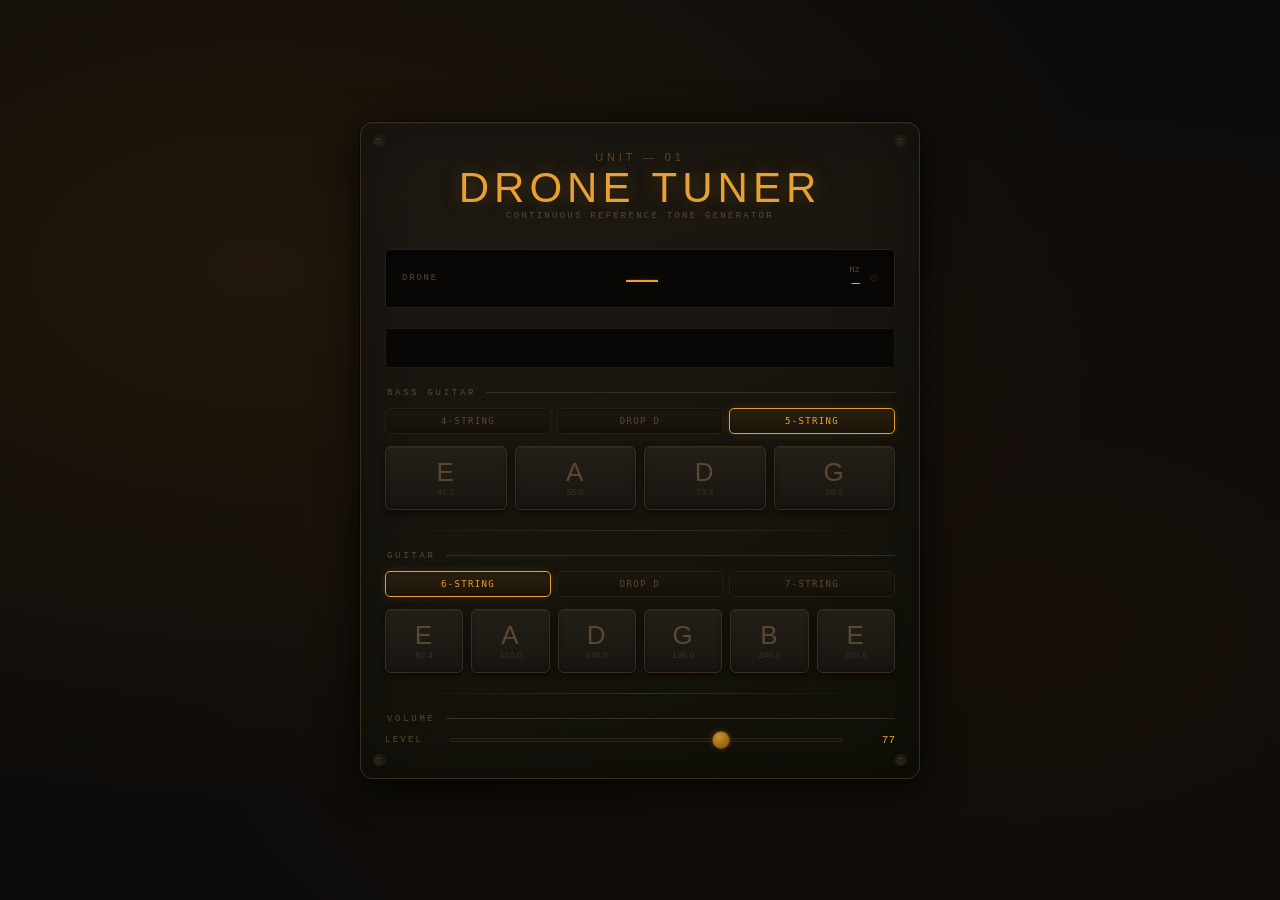
==== commit 6b5442dd: "Add files via upload" ====
--- a/tuner.html
+++ b/tuner.html
@@ -1,10 +1,10 @@
 <!DOCTYPE html>
-<html lang="en">
-<head>
-<meta charset="UTF-8">
+<!-- saved from url=(0031)https://www.thirdangle.io/tuner -->
+<html lang="en"><head><meta http-equiv="Content-Type" content="text/html; charset=UTF-8">
+
 <meta name="viewport" content="width=device-width, initial-scale=1.0">
 <title>Drone Tuner</title>
-<link href="https://fonts.googleapis.com/css2?family=Bebas+Neue&family=Share+Tech+Mono&display=swap" rel="stylesheet">
+<link href="./Drone Tuner_files/css2" rel="stylesheet">
 <style>
   *, *::before, *::after { box-sizing: border-box; margin: 0; padding: 0; }
   :root {
@@ -134,15 +134,15 @@
     </div>
   </div>
 
-  <div class="wave-container"><canvas id="waveCanvas"></canvas></div>
+  <div class="wave-container"><canvas id="waveCanvas" width="507" height="38"></canvas></div>
 
   <div class="section-label">BASS GUITAR</div>
   <div class="mode-toggle">
-    <button class="mode-btn active" data-mode="4std">4-STRING</button>
+    <button class="mode-btn" data-mode="4std">4-STRING</button>
     <button class="mode-btn" data-mode="drop">DROP D</button>
-    <button class="mode-btn" data-mode="5std">5-STRING</button>
-  </div>
-  <div class="button-row" id="bassRow"></div>
+    <button class="mode-btn active" data-mode="5std">5-STRING</button>
+  </div>
+  <div class="button-row" id="bassRow" style="grid-template-columns: repeat(5, 1fr);"><button class="drone-btn" data-note="B" data-oct="0" data-active=""><div class="btn-note">B</div><div class="btn-freq">30.9</div></button><button class="drone-btn" data-note="E" data-oct="1" data-active=""><div class="btn-note">E</div><div class="btn-freq">41.2</div></button><button class="drone-btn" data-note="A" data-oct="1" data-active=""><div class="btn-note">A</div><div class="btn-freq">55.0</div></button><button class="drone-btn" data-note="D" data-oct="2" data-active=""><div class="btn-note">D</div><div class="btn-freq">73.4</div></button><button class="drone-btn" data-note="G" data-oct="2" data-active=""><div class="btn-note">G</div><div class="btn-freq">98.0</div></button></div>
   <div class="divider"></div>
   <div class="section-label">GUITAR</div>
   <div class="mode-toggle">
@@ -150,14 +150,14 @@
     <button class="guitar-mode-btn" data-gmode="drop">DROP D</button>
     <button class="guitar-mode-btn" data-gmode="7std">7-STRING</button>
   </div>
-  <div class="button-row guitar-row" id="guitarRow"></div>
+  <div class="button-row guitar-row" id="guitarRow" style="grid-template-columns: repeat(6, 1fr);"><button class="drone-btn" data-note="E" data-oct="2" data-active=""><div class="btn-note">E</div><div class="btn-freq">82.4</div></button><button class="drone-btn" data-note="A" data-oct="2" data-active=""><div class="btn-note">A</div><div class="btn-freq">110.0</div></button><button class="drone-btn" data-note="D" data-oct="3" data-active=""><div class="btn-note">D</div><div class="btn-freq">146.8</div></button><button class="drone-btn" data-note="G" data-oct="3" data-active=""><div class="btn-note">G</div><div class="btn-freq">196.0</div></button><button class="drone-btn" data-note="B" data-oct="3" data-active=""><div class="btn-note">B</div><div class="btn-freq">246.9</div></button><button class="drone-btn" data-note="E" data-oct="4" data-active=""><div class="btn-note">E</div><div class="btn-freq">329.6</div></button></div>
   <div class="divider"></div>
 
   <div class="section-label">VOLUME</div>
   <div class="volume-section">
     <div class="vol-label">LEVEL</div>
     <input type="range" id="volumeSlider" min="0" max="100" value="70">
-    <div class="vol-value" id="volDisplay">70</div>
+    <div class="vol-value" id="volDisplay">77</div>
   </div>
 
 
@@ -167,8 +167,8 @@
 // ═══════════════════════════════════════
 //  DRONE ENGINE
 // ═══════════════════════════════════════
-function makeWavURL(freq) {
-  const SR=44100, numSamples=Math.round(SR/freq)*Math.round(20*freq), amp=0.35;
+function makeWavURL(freq, amp) {
+  const SR=44100, numSamples=Math.round(SR/freq)*Math.round(20*freq);
   const buf=new ArrayBuffer(44+numSamples*2), d=new DataView(buf);
   const ws=(o,v)=>{for(let i=0;i<v.length;i++)d.setUint8(o+i,v.charCodeAt(i));};
   ws(0,'RIFF'); d.setUint32(4,36+numSamples*2,true); ws(8,'WAVE'); ws(12,'fmt ');
@@ -191,19 +191,22 @@
 };
 
 // WAV cache — generated on first click, not at load time
+// iOS ignores HTMLMediaElement.volume, so volume is baked into the WAV amplitude instead.
+// Cache holds files for the current slider level only; it is flushed when the level changes.
 const wavCache = new Map();
+function volToAmp(v){ const x=v/100; return 0.5*x*x; }   // quadratic taper, 70 ~ old loudness
 function getWavURL(freq){
-  if(!wavCache.has(freq)) wavCache.set(freq, makeWavURL(freq));
+  if(!wavCache.has(freq)) wavCache.set(freq, makeWavURL(freq, volToAmp(+slider.value)));
   return wavCache.get(freq);
 }
 
-let currentAudio=null, activeDroneBtn=null, droneRaf=null, wavePhase=0;
+let currentAudio=null, currentNote=null, activeDroneBtn=null, droneRaf=null, wavePhase=0;
 const elDNote=document.getElementById('displayNote'), elDFreq=document.getElementById('displayFreq');
 const elLed=document.getElementById('led'), slider=document.getElementById('volumeSlider'), elVol=document.getElementById('volDisplay');
 const wCvs=document.getElementById('waveCanvas'), wCtx=wCvs.getContext('2d');
 const bassRow=document.getElementById('bassRow');
 
-function stopDrone(){ if(currentAudio){currentAudio.pause();currentAudio.currentTime=0;currentAudio=null;} if(droneRaf){cancelAnimationFrame(droneRaf);droneRaf=null;} }
+function stopDrone(){ if(currentAudio){currentAudio.pause();currentAudio.currentTime=0;currentAudio=null;} currentNote=null; if(droneRaf){cancelAnimationFrame(droneRaf);droneRaf=null;} }
 
 function droneUI(btn,note){
   document.querySelectorAll('.drone-btn').forEach(b=>{b.classList.remove('playing');b.dataset.active='';});
@@ -218,9 +221,9 @@
   const stop=btn.dataset.active==='yes'; stopDrone(); activeDroneBtn=null;
   if(stop){droneUI(null,null);return;}
   const url=getWavURL(note.freq);  // generate lazily on first click
-  const a=new Audio(url); a.loop=true; a.volume=slider.value/100;
+  const a=new Audio(url); a.loop=true;
   a.play().catch(e=>console.warn(e));
-  currentAudio=a; activeDroneBtn=btn; droneUI(btn,note);
+  currentAudio=a; currentNote=note; activeDroneBtn=btn; droneUI(btn,note);
 }
 
 function clearDroneWave(){ wCvs.width=wCvs.offsetWidth||480; wCvs.height=wCvs.offsetHeight||40; wCtx.fillStyle='#080705'; wCtx.fillRect(0,0,wCvs.width,wCvs.height); }
@@ -288,11 +291,33 @@
 
 buildBassRow('4std');
 buildGuitarRow('6std');
-slider.addEventListener('input',()=>{ elVol.textContent=slider.value; if(currentAudio)currentAudio.volume=slider.value/100; });
+let volTimer=null;
+function applyVolume(){
+  volTimer=null;
+  const old=[...wavCache.values()];
+  wavCache.clear();                       // levels changed: old files are stale
+  if(currentAudio && currentNote){
+    const a=currentAudio, t=a.currentTime, wasPlaying=!a.paused;
+    a.src=getWavURL(currentNote.freq);
+    a.loop=true;
+    // identical file lengths, so resuming at the same time keeps the waveform phase (no click)
+    a.addEventListener('loadedmetadata',()=>{ try{a.currentTime=t;}catch(e){} if(wasPlaying)a.play().catch(()=>{}); },{once:true});
+    a.load();
+  }
+  setTimeout(()=>old.forEach(u=>URL.revokeObjectURL(u)),1500);
+}
+function updateVolume(){
+  elVol.textContent=slider.value;
+  clearTimeout(volTimer);
+  volTimer=setTimeout(applyVolume,120);   // debounce while dragging
+}
+slider.addEventListener('input', updateVolume);
+slider.addEventListener('change', updateVolume);
 clearDroneWave();
 
 
 
 </script>
-</body>
-</html>
+
+
+</body></html>
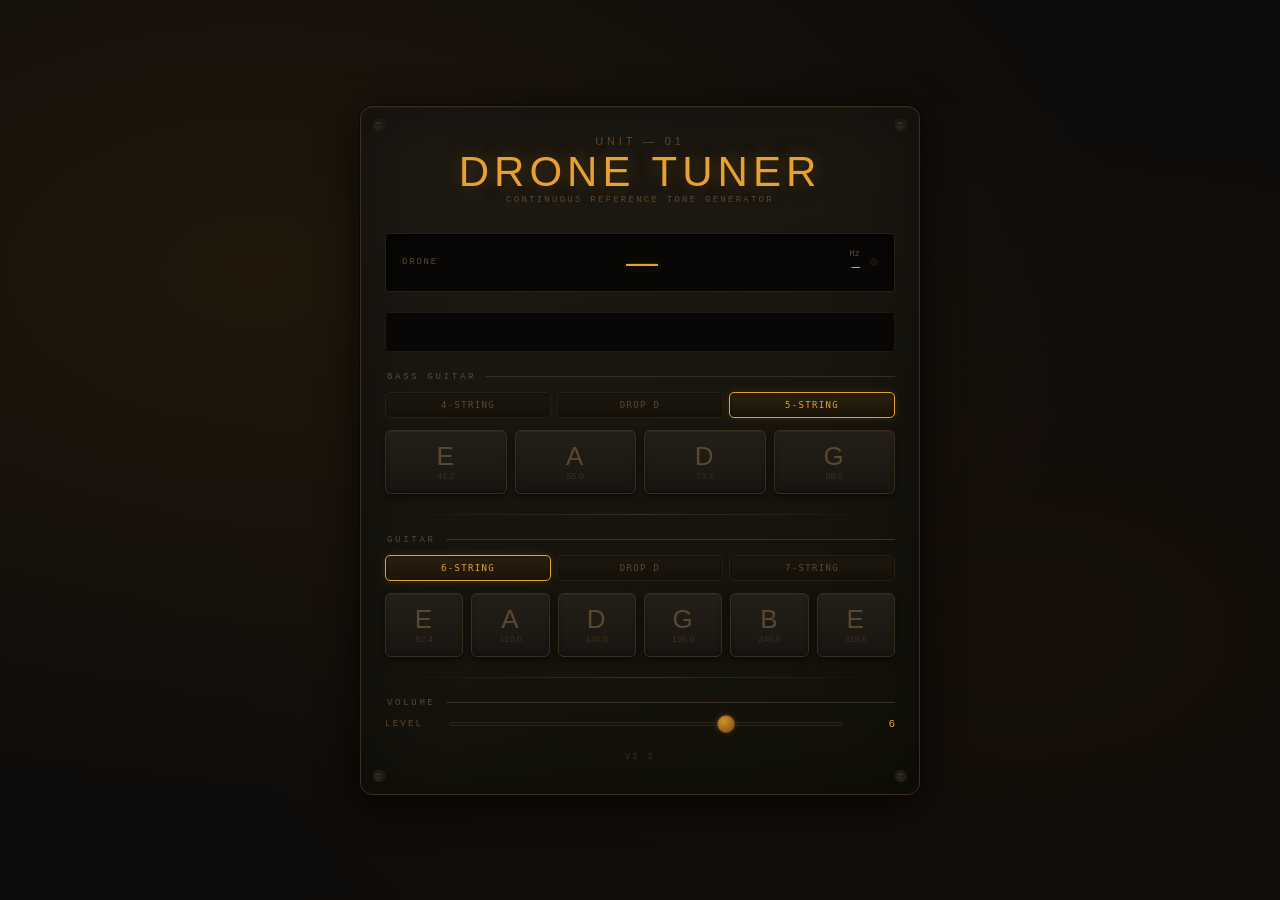
==== commit bd410d45: "Add files via upload" ====
--- a/tuner.html
+++ b/tuner.html
@@ -92,6 +92,7 @@
   input[type="range"]::-webkit-slider-thumb { -webkit-appearance:none; width:18px; height:18px; border-radius:50%; background:radial-gradient(circle at 35% 30%,#d09028,#7a5010); border:1px solid var(--amber-dim); box-shadow:0 0 6px rgba(232,160,48,0.3),0 2px 4px rgba(0,0,0,0.5); cursor:pointer; }
   input[type="range"]::-moz-range-thumb { width:18px; height:18px; border-radius:50%; background:radial-gradient(circle at 35% 30%,#d09028,#7a5010); border:1px solid var(--amber-dim); cursor:pointer; }
 
+  .version { text-align:center; font-size:9px; letter-spacing:.25em; color:var(--text-dim); opacity:.6; margin-top:22px; }
   .divider { height:1px; background:linear-gradient(90deg,transparent,var(--border),transparent); margin:20px 0; }
 
   /* ── BASS MODE TOGGLE ── */
@@ -156,9 +157,10 @@
   <div class="section-label">VOLUME</div>
   <div class="volume-section">
     <div class="vol-label">LEVEL</div>
-    <input type="range" id="volumeSlider" min="0" max="100" value="70">
-    <div class="vol-value" id="volDisplay">77</div>
-  </div>
+    <input type="range" id="volumeSlider" min="1" max="8" step="1" value="6">
+    <div class="vol-value" id="volDisplay">6</div>
+  </div>
+  <div class="version">V1.2</div>
 
 
 </div>
@@ -167,16 +169,27 @@
 // ═══════════════════════════════════════
 //  DRONE ENGINE
 // ═══════════════════════════════════════
+const SR = 22050;      // low rate: half the memory and CPU, plenty for notes under 330 Hz
+const LOOP_SECONDS = 20;
 function makeWavURL(freq, amp) {
-  const SR=44100, numSamples=Math.round(SR/freq)*Math.round(20*freq);
-  const buf=new ArrayBuffer(44+numSamples*2), d=new DataView(buf);
-  const ws=(o,v)=>{for(let i=0;i<v.length;i++)d.setUint8(o+i,v.charCodeAt(i));};
-  ws(0,'RIFF'); d.setUint32(4,36+numSamples*2,true); ws(8,'WAVE'); ws(12,'fmt ');
+  // Whole number of cycles per file, so the loop seam lands exactly on a cycle boundary.
+  const cycles = Math.round(LOOP_SECONDS * freq);
+  const n = Math.round(cycles * SR / freq);
+  const buf = new ArrayBuffer(44 + n * 2), d = new DataView(buf);
+  const ws = (o, v) => { for (let i = 0; i < v.length; i++) d.setUint8(o + i, v.charCodeAt(i)); };
+  ws(0,'RIFF'); d.setUint32(4, 36 + n * 2, true); ws(8,'WAVE'); ws(12,'fmt ');
   d.setUint32(16,16,true); d.setUint16(20,1,true); d.setUint16(22,1,true);
   d.setUint32(24,SR,true); d.setUint32(28,SR*2,true); d.setUint16(32,2,true); d.setUint16(34,16,true);
-  ws(36,'data'); d.setUint32(40,numSamples*2,true);
-  for(let i=0;i<numSamples;i++) d.setInt16(44+i*2,Math.round(((i*freq/SR)%1.0*2-1)*amp*32767),true);
-  return URL.createObjectURL(new Blob([buf],{type:'audio/wav'}));
+  ws(36,'data'); d.setUint32(40, n * 2, true);
+  // Sawtooth via running phase accumulator into a typed array (no per-sample DataView/round/modulo).
+  const out = new Int16Array(buf, 44, n);
+  const inc = cycles / n, scale = 2 * amp * 32767, off = amp * 32767;
+  let ph = 0;
+  for (let i = 0; i < n; i++) {
+    out[i] = ph * scale - off;      // truncates toward zero on store
+    ph += inc; if (ph >= 1) ph -= 1;
+  }
+  return URL.createObjectURL(new Blob([buf], { type: 'audio/wav' }));
 }
 
 const BASS_MODES = {
@@ -190,23 +203,38 @@
   '7std': [{name:'B',octave:'1',freq:61.74},{name:'E',octave:'2',freq:82.41},{name:'A',octave:'2',freq:110.00},{name:'D',octave:'3',freq:146.83},{name:'G',octave:'3',freq:196.00},{name:'B',octave:'3',freq:246.94},{name:'E',octave:'4',freq:329.63}],
 };
 
-// WAV cache — generated on first click, not at load time
-// iOS ignores HTMLMediaElement.volume, so volume is baked into the WAV amplitude instead.
-// Cache holds files for the current slider level only; it is flushed when the level changes.
-const wavCache = new Map();
-function volToAmp(v){ const x=v/100; return 0.5*x*x; }   // quadratic taper, 70 ~ old loudness
-function getWavURL(freq){
-  if(!wavCache.has(freq)) wavCache.set(freq, makeWavURL(freq, volToAmp(+slider.value)));
-  return wavCache.get(freq);
-}
-
-let currentAudio=null, currentNote=null, activeDroneBtn=null, droneRaf=null, wavePhase=0;
+// Volume: iOS ignores HTMLMediaElement.volume, so each level is its own WAV with baked-in amplitude.
+// 8 steps of 3 dB. Only the current level and its two neighbors are kept in memory.
+const LEVELS = 8, TOP_AMP = 0.5;
+const levelAmp = L => TOP_AMP * Math.pow(10, -3 * (LEVELS - L) / 20);
+let wavCache = new Map();     // "freq:level" -> blob URL, current note only
+let cacheFreq = null;
+const keyOf = (freq, L) => freq + ':' + L;
+function getWavURL(freq, L){
+  const k = keyOf(freq, L);
+  if(!wavCache.has(k)) wavCache.set(k, makeWavURL(freq, levelAmp(L)));
+  return wavCache.get(k);
+}
+function revokeLater(urls){ if(urls.length) setTimeout(()=>urls.forEach(u=>URL.revokeObjectURL(u)), 1500); }
+function freeAllWavs(){ revokeLater([...wavCache.values()]); wavCache = new Map(); cacheFreq = null; }
+// Keep only L-1..L+1 for freq; build any missing neighbor in the background.
+function trimAndPrefetch(freq, L){
+  const keep = new Set([L-1, L, L+1].filter(x => x >= 1 && x <= LEVELS).map(x => keyOf(freq, x)));
+  const drop = [];
+  for(const [k,u] of wavCache){ if(!keep.has(k)){ drop.push(u); wavCache.delete(k); } }
+  revokeLater(drop);
+  [L-1, L+1].filter(x => x >= 1 && x <= LEVELS).forEach((x,i) => setTimeout(() => {
+    if(currentNote && currentNote.freq === freq && Math.abs(x - curLevel) <= 1) getWavURL(freq, x);
+  }, 30 + i * 30));
+}
+
+let curLevel=6, currentAudio=null, currentNote=null, activeDroneBtn=null, droneRaf=null, wavePhase=0;
 const elDNote=document.getElementById('displayNote'), elDFreq=document.getElementById('displayFreq');
 const elLed=document.getElementById('led'), slider=document.getElementById('volumeSlider'), elVol=document.getElementById('volDisplay');
 const wCvs=document.getElementById('waveCanvas'), wCtx=wCvs.getContext('2d');
 const bassRow=document.getElementById('bassRow');
 
-function stopDrone(){ if(currentAudio){currentAudio.pause();currentAudio.currentTime=0;currentAudio=null;} currentNote=null; if(droneRaf){cancelAnimationFrame(droneRaf);droneRaf=null;} }
+function stopDrone(){ if(currentAudio){currentAudio.pause();currentAudio.currentTime=0;currentAudio=null;} currentNote=null; freeAllWavs(); if(droneRaf){cancelAnimationFrame(droneRaf);droneRaf=null;} }
 
 function droneUI(btn,note){
   document.querySelectorAll('.drone-btn').forEach(b=>{b.classList.remove('playing');b.dataset.active='';});
@@ -220,10 +248,11 @@
 function handleDrone(note,btn){
   const stop=btn.dataset.active==='yes'; stopDrone(); activeDroneBtn=null;
   if(stop){droneUI(null,null);return;}
-  const url=getWavURL(note.freq);  // generate lazily on first click
+  const url=getWavURL(note.freq, curLevel);  // current level only, built now
   const a=new Audio(url); a.loop=true;
   a.play().catch(e=>console.warn(e));
-  currentAudio=a; currentNote=note; activeDroneBtn=btn; droneUI(btn,note);
+  currentAudio=a; currentNote=note; cacheFreq=note.freq; activeDroneBtn=btn; droneUI(btn,note);
+  trimAndPrefetch(note.freq, curLevel);   // neighbors built right after playback has started
 }
 
 function clearDroneWave(){ wCvs.width=wCvs.offsetWidth||480; wCvs.height=wCvs.offsetHeight||40; wCtx.fillStyle='#080705'; wCtx.fillRect(0,0,wCvs.width,wCvs.height); }
@@ -291,28 +320,28 @@
 
 buildBassRow('4std');
 buildGuitarRow('6std');
-let volTimer=null;
-function applyVolume(){
-  volTimer=null;
-  const old=[...wavCache.values()];
-  wavCache.clear();                       // levels changed: old files are stale
+function swapLevel(a, url){
+  // Keep the playhead across the swap (same file length at every level, so phase carries over).
+  if(a.readyState >= 1) a._resumeT = a.currentTime;
+  a.src = url; a.loop = true;
+  a.onloadedmetadata = () => {            // single handler, replaced each swap, so rapid steps don't stack
+    try{ a.currentTime = a._resumeT || 0; }catch(e){}
+    a.play().catch(()=>{});
+  };
+  a.load();
+}
+function updateVolume(){
+  const L = Math.min(LEVELS, Math.max(1, Math.round(+slider.value)));
+  elVol.textContent = L;
+  if(L === curLevel) return;
+  curLevel = L;
   if(currentAudio && currentNote){
-    const a=currentAudio, t=a.currentTime, wasPlaying=!a.paused;
-    a.src=getWavURL(currentNote.freq);
-    a.loop=true;
-    // identical file lengths, so resuming at the same time keeps the waveform phase (no click)
-    a.addEventListener('loadedmetadata',()=>{ try{a.currentTime=t;}catch(e){} if(wasPlaying)a.play().catch(()=>{}); },{once:true});
-    a.load();
-  }
-  setTimeout(()=>old.forEach(u=>URL.revokeObjectURL(u)),1500);
-}
-function updateVolume(){
-  elVol.textContent=slider.value;
-  clearTimeout(volTimer);
-  volTimer=setTimeout(applyVolume,120);   // debounce while dragging
+    swapLevel(currentAudio, getWavURL(currentNote.freq, L));   // cached neighbor = instant, else built now
+    trimAndPrefetch(currentNote.freq, L);
+  }
 }
 slider.addEventListener('input', updateVolume);
-slider.addEventListener('change', updateVolume);
+slider.addEventListener('change', updateVolume);slider.addEventListener('change', updateVolume);
 clearDroneWave();
 
 
